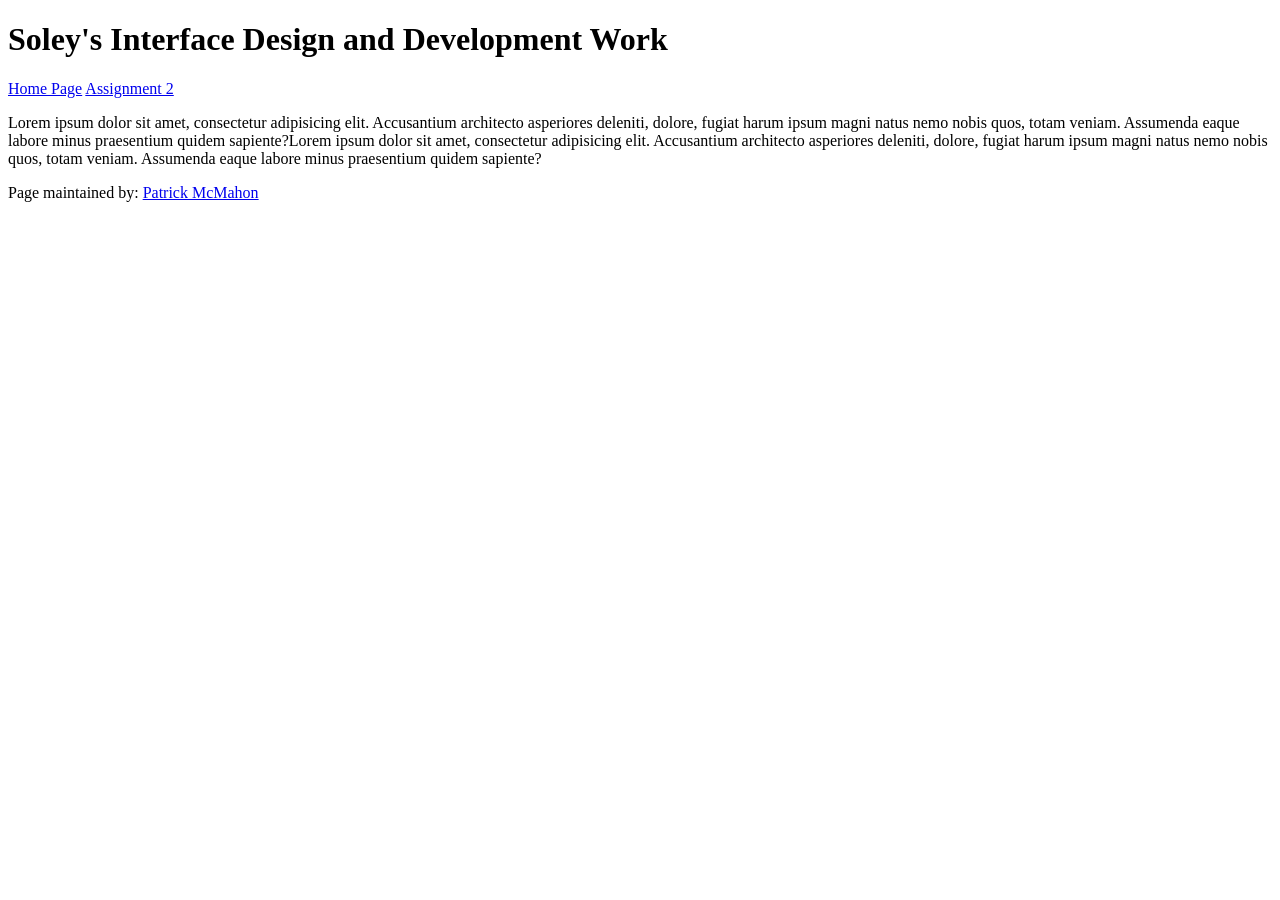
==== assignment1.html @ a3e624ad "Added Assignment 1/2. Linked them to the index page. Changed the title and name." ====
<!doctype html>
<html lang="en">
<head>
    <meta charset="UTF-8">
    <meta name="viewport"
          content="width=device-width, user-scalable=no, initial-scale=1.0, maximum-scale=1.0, minimum-scale=1.0">
    <meta http-equiv="X-UA-Compatible" content="ie=edge">

<!-- !!!!! -->
<!--    change this to refer to your specific page  -->
    <title>Assignment 1</title>

<!-- !!!!! -->
<!--  change this to your preferred icon  -->
    <!-- favicon was sourced from favicon.io but the original graphics are copyright 2020 Twitter, Inc
    and other contributors -->
    <!-- They are licensed under CC-BY 4.0 as linked below -->
    <!-- https://creativecommons.org/licenses/by/4.0/ -->
    <link rel="icon" type="image/png" href="./assets/icons/favicon.png">

    <link rel="stylesheet" href="reset.css">
    <link rel="stylesheet" href="style.css">
</head>
<body>

    <header>
<!-- !!!!! -->
<!--    change this to your preferred online name  -->
        <h1>Soley's Interface Design and Development Work</h1>
    </header>

    <div class="mainNavContainer">

        <nav>
            <a href="./index.html">Home Page</a>
            <a href="./assignment2.html">Assignment 2</a>
        </nav>

        <main>
            <section id="intro-section">
                <p> Lorem ipsum dolor sit amet, consectetur adipisicing elit. Accusantium architecto asperiores deleniti, dolore, fugiat harum ipsum magni natus nemo nobis quos, totam veniam. Assumenda eaque labore minus praesentium quidem sapiente?Lorem ipsum dolor sit amet, consectetur adipisicing elit. Accusantium architecto asperiores deleniti, dolore, fugiat harum ipsum magni natus nemo nobis quos, totam veniam. Assumenda eaque labore minus praesentium quidem sapiente?</p>
            </section>
        </main>

        <!-- this is an empty element which helps with spacing -->
        <aside></aside>

    </div>

    <footer>
        <p>
<!-- !!!!! -->
<!--    change this to your preferred online name and update link to refer to your github page  -->
            Page maintained by:
            <a href="https://github.com/p-mcmahon-rmit/" target="_blank">
            Patrick McMahon
            </a>
        </p>
    </footer>
</body>
</html>
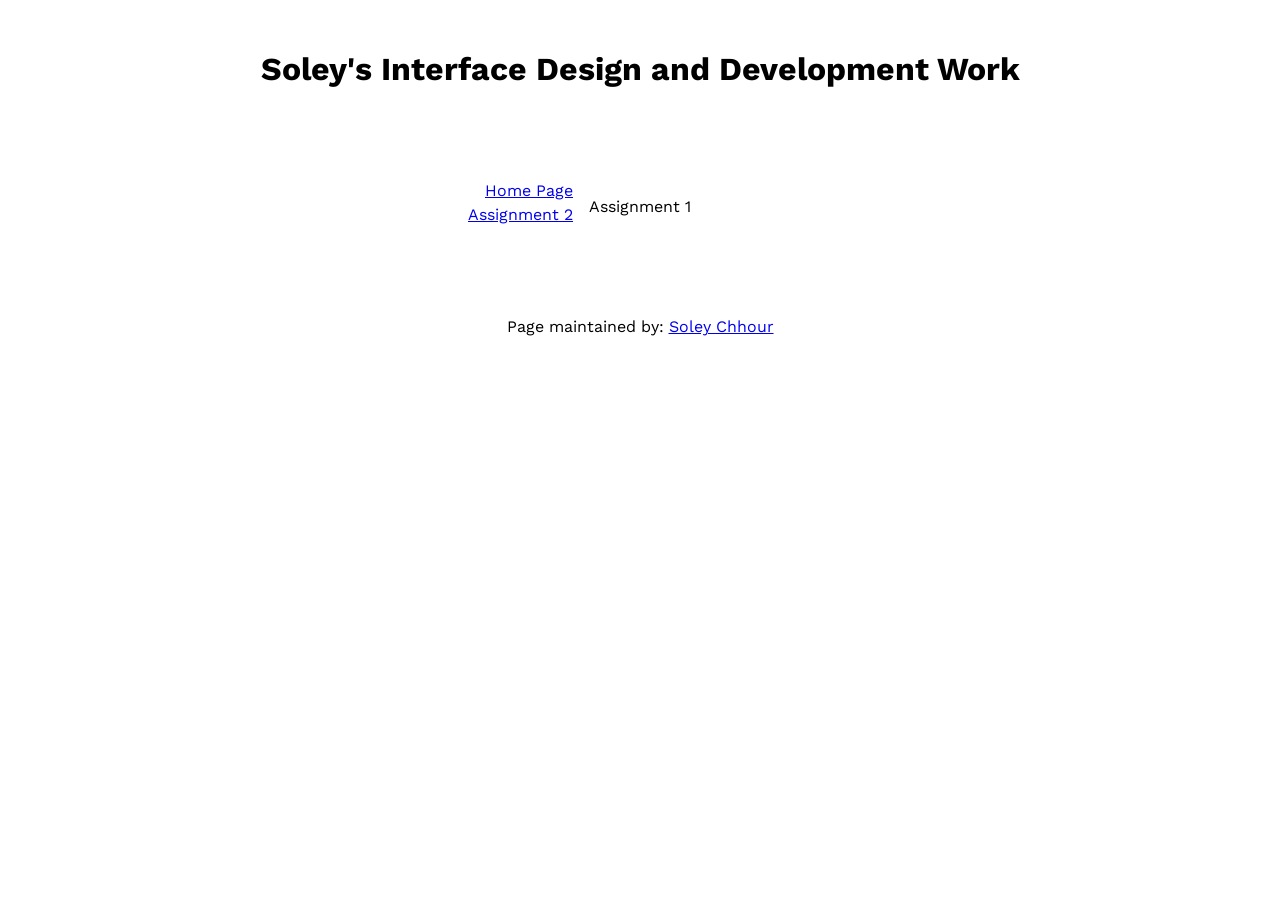
==== commit 803f252d: "Changed page maintained by, changed favicon" ====
--- a/assignment1.html
+++ b/assignment1.html
@@ -38,7 +38,7 @@
 
         <main>
             <section id="intro-section">
-                <p> Lorem ipsum dolor sit amet, consectetur adipisicing elit. Accusantium architecto asperiores deleniti, dolore, fugiat harum ipsum magni natus nemo nobis quos, totam veniam. Assumenda eaque labore minus praesentium quidem sapiente?Lorem ipsum dolor sit amet, consectetur adipisicing elit. Accusantium architecto asperiores deleniti, dolore, fugiat harum ipsum magni natus nemo nobis quos, totam veniam. Assumenda eaque labore minus praesentium quidem sapiente?</p>
+                <p>Assignment 1</p>
             </section>
         </main>
 
@@ -52,8 +52,8 @@
 <!-- !!!!! -->
 <!--    change this to your preferred online name and update link to refer to your github page  -->
             Page maintained by:
-            <a href="https://github.com/p-mcmahon-rmit/" target="_blank">
-            Patrick McMahon
+            <a href="https://github.com/SoleyatRmit" target="_blank">
+            Soley Chhour
             </a>
         </p>
     </footer>
--- a/style.css
+++ b/style.css
@@ -0,0 +1,132 @@
+/*!!!!!*/
+/*add in your own font imports here*/
+/*remember to update them in the rest of the CSS : eg the body selector*/
+@import url('https://fonts.googleapis.com/css2?family=Work+Sans:ital,wght@0,100..900;1,100..900&display=swap');
+
+/*!!!!!*/
+/*change out, and/or add colours to the colour scheme*/
+:root{
+    /* basic 2-bit palette from 1bit Monitor Glow Palette by Polyducks */
+    /* https://lospec.com/palette-list/1bit-monitor-glow */
+    --colour-1: #000000;
+    --colour-2: #FFFFFF;
+}
+
+/* this swaps the colour order to account for user's OS dark mode */
+/*!!!!!*/
+/*remember to update the colours here too to reflect the above changes*/
+@media (prefers-color-scheme: dark) {
+    :root{
+        --colour-1: #FFFFFF;
+        --colour-2: #000000;
+    }
+}
+
+
+body {
+    background-color: var(--colour-2);
+    color: var(--colour-1);
+    font-family: 'Work Sans', sans-serif;
+    line-height: 1.5;
+    padding: 1rem;
+    display: flex;
+    flex-direction: column;
+    gap: 1rem;
+}
+
+header {
+    display: flex;
+    justify-content: center;
+    margin-block-end: 3rem;
+}
+
+.mainNavContainer {
+    flex: 1;
+    display: flex;
+    justify-content: center;
+    gap: 1rem;
+}
+
+nav {
+    display: flex;
+    flex-direction: column;
+    min-width: fit-content;
+    flex: 1;
+    align-items: flex-end;
+}
+
+main {
+    display: flex;
+    flex-direction: column;
+    align-items: center;
+}
+
+aside {
+    visibility: hidden;
+    flex: 1;
+}
+
+footer {
+    display: flex;
+    justify-content: center;
+    margin-block-start: 3rem;
+}
+
+/*technique from Kevin Powell*/
+/*https://youtu.be/CU8Plk-53RU?si=zMpP0Pfbg1SaXeDB&t=255*/
+/*longer post about how this works and the * + * selector*/
+/*https://alistapart.com/article/axiomatic-css-and-lobotomized-owls/*/
+.prose > * + * {
+    margin-block-start: var(--prose-flow, 1em);
+}
+
+/* breakpoints from Material Design Spec https://m3.material.io/foundations/layout/breakpoints/overview */
+/* while sometimes mobile first is recommended, as we will be focused on desktop, we will start there */
+
+/* assumed base sizing is large (1200–1599px) : desktop  */
+
+/* extra-large breakpoint : desktop, ultrawide monitors */
+@media (width > 1600px) {
+
+}
+
+/* expanded breakpoint : phone or tablet in landscape, desktop */
+@media (width < 1200px) {
+    header {
+        margin-block-end: 2rem;
+    }
+    footer {
+        margin-block-start: 2rem;
+    }
+}
+/* medium breakpoint : tablet in portrait */
+@media (width < 840px) {
+    header {
+        margin-block-end: 1rem;
+    }
+    .mainNavContainer {
+        flex-direction: column;
+        justify-content: flex-start;
+        align-items: center;
+    }
+    nav {
+        flex: 0;
+        width: 100%;
+        max-width: 80rch;
+        justify-content: space-between;
+        flex-direction: row;
+    }
+    main {
+        flex: 1;
+    }
+    aside {
+        flex: 0;
+    }
+    footer {
+        margin-block-start: 1rem;
+    }
+}
+/* compact breakpoint : phone in portrait */
+@media (width < 600px) {
+
+}
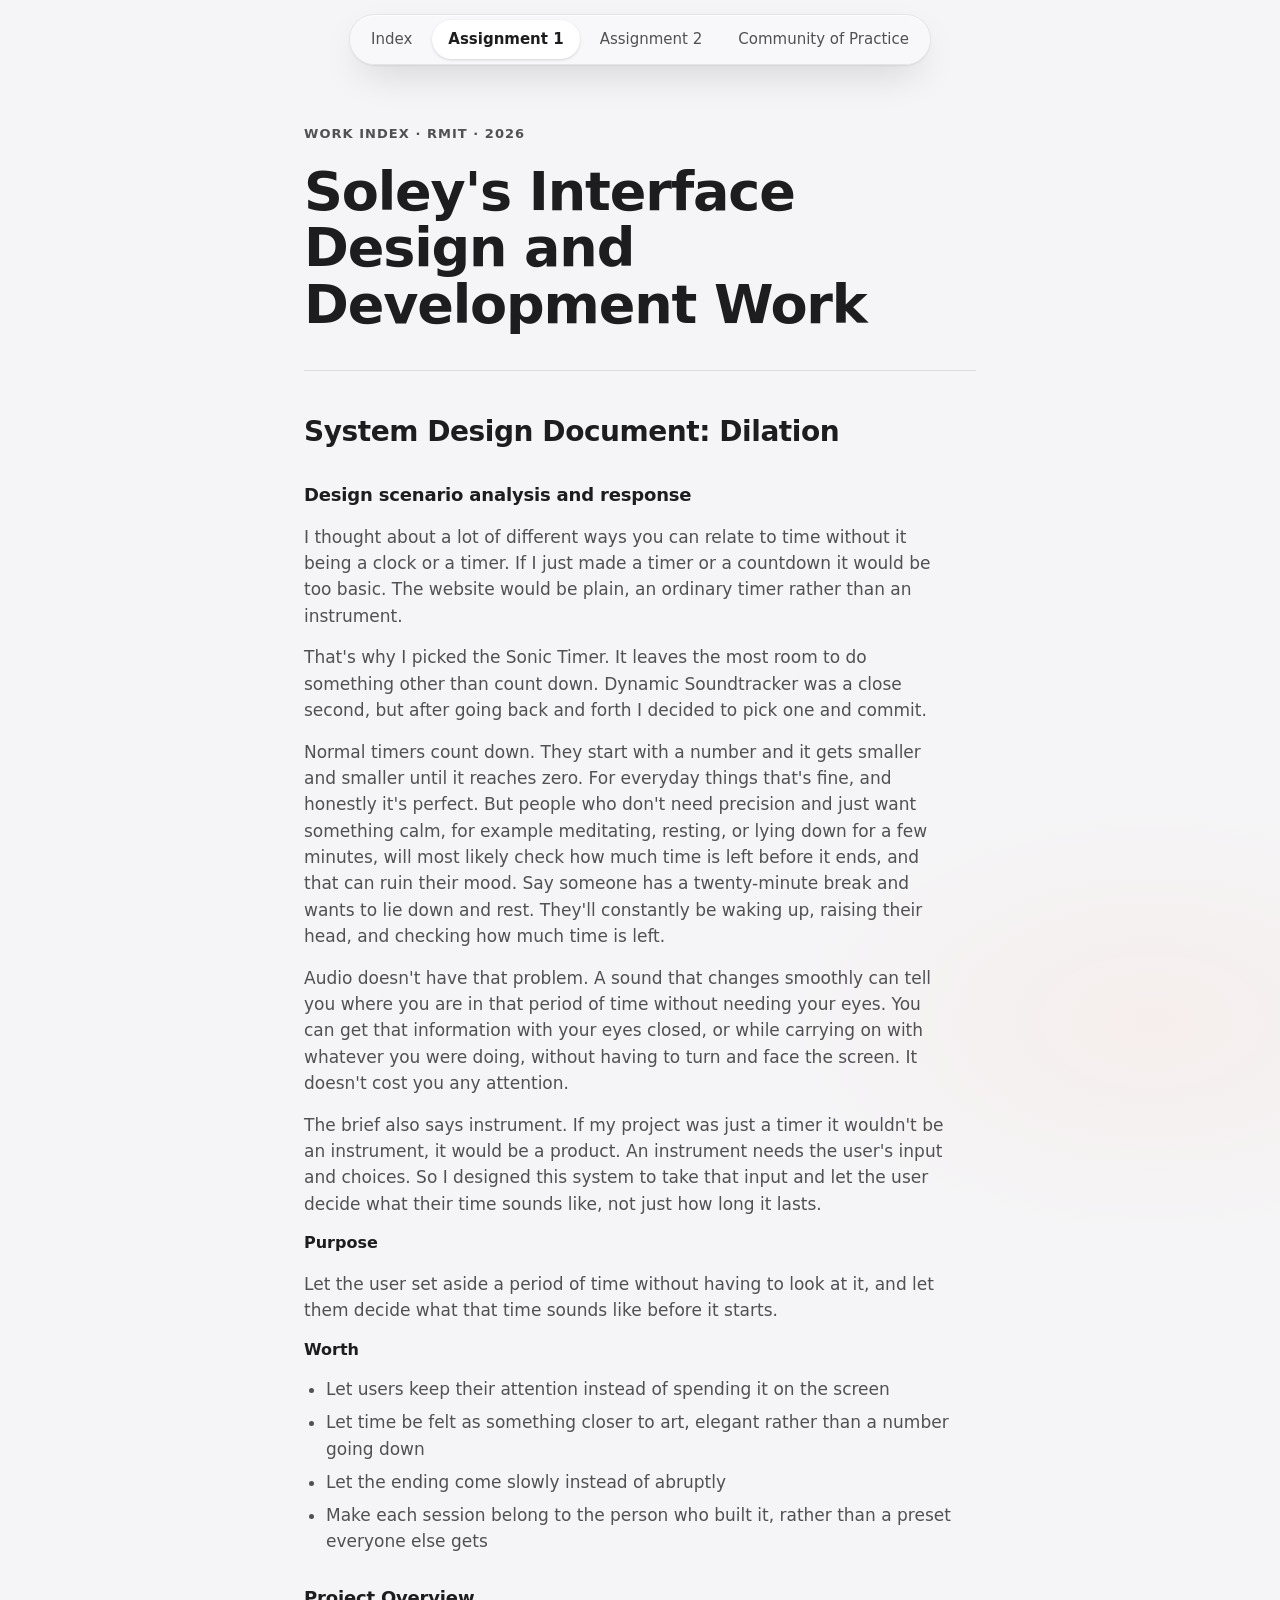
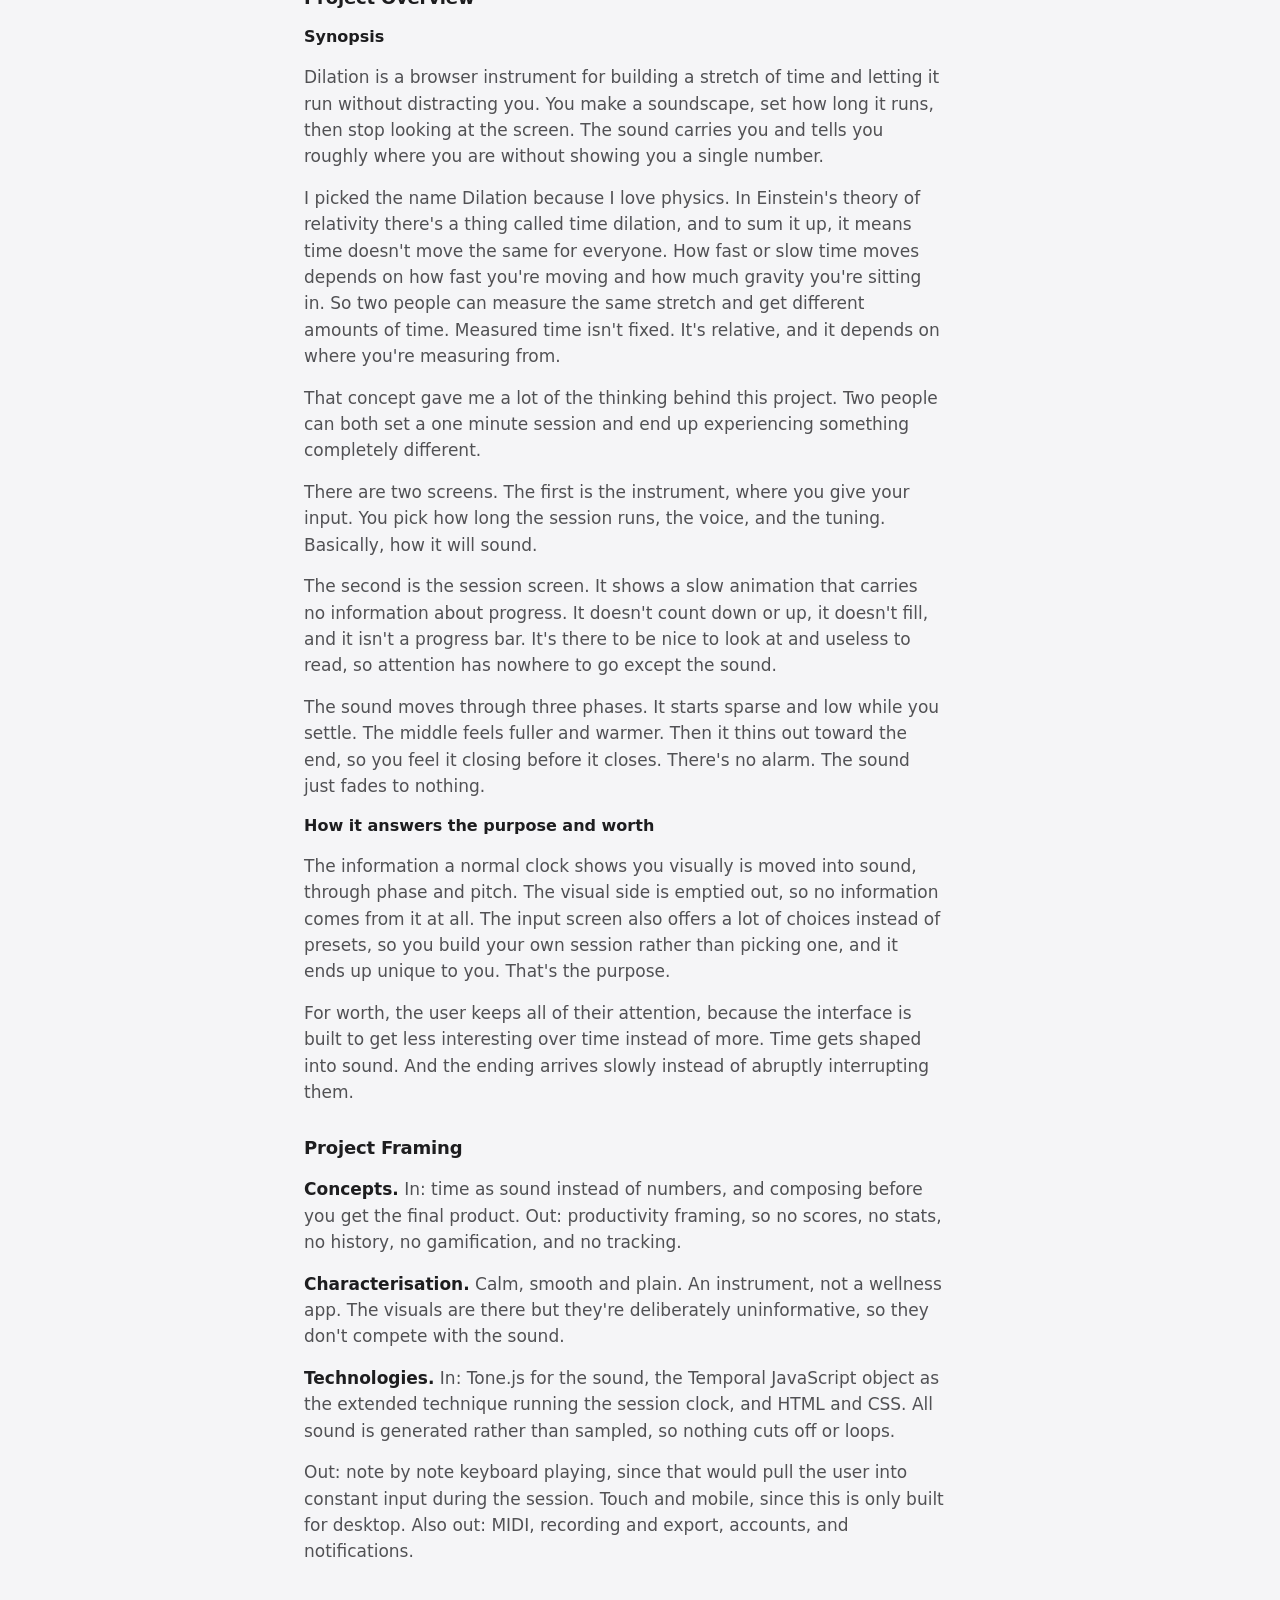
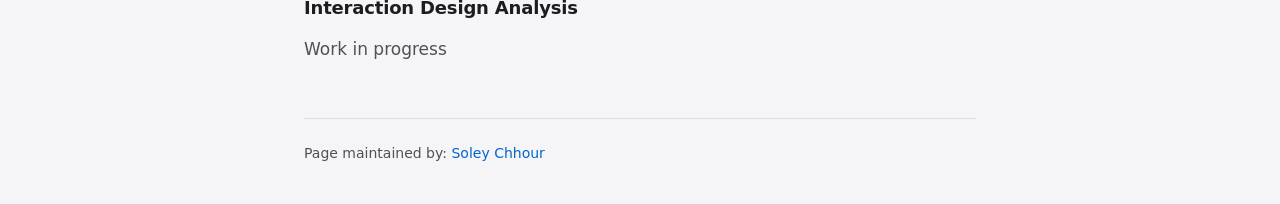
==== commit b249ddd5: "Assignment 1 80% done" ====
--- a/assignment1.html
+++ b/assignment1.html
@@ -2,60 +2,109 @@
 <html lang="en">
 <head>
     <meta charset="UTF-8">
-    <meta name="viewport"
-          content="width=device-width, user-scalable=no, initial-scale=1.0, maximum-scale=1.0, minimum-scale=1.0">
-    <meta http-equiv="X-UA-Compatible" content="ie=edge">
+    <meta name="viewport" content="width=device-width, initial-scale=1.0, viewport-fit=cover">
 
-<!-- !!!!! -->
-<!--    change this to refer to your specific page  -->
-    <title>Assignment 1</title>
+    <title>Assignment 1 &middot; Soley's Work Index</title>
 
-<!-- !!!!! -->
-<!--  change this to your preferred icon  -->
-    <!-- favicon was sourced from favicon.io but the original graphics are copyright 2020 Twitter, Inc
-    and other contributors -->
-    <!-- They are licensed under CC-BY 4.0 as linked below -->
-    <!-- https://creativecommons.org/licenses/by/4.0/ -->
     <link rel="icon" type="image/png" href="./assets/icons/favicon.png">
 
     <link rel="stylesheet" href="reset.css">
     <link rel="stylesheet" href="style.css">
+
+    <script>
+        if (sessionStorage.getItem("seen")) document.documentElement.classList.add("revisit");
+        sessionStorage.setItem("seen", "1");
+    </script>
 </head>
 <body>
 
     <header>
-<!-- !!!!! -->
-<!--    change this to your preferred online name  -->
+        <p class="kicker">Work Index &middot; RMIT &middot; 2026</p>
         <h1>Soley's Interface Design and Development Work</h1>
     </header>
 
-    <div class="mainNavContainer">
+    <!-- Dock -->
+    <nav aria-label="Site">
+        <a href="./index.html">Index</a>
+        <a href="./assignment1.html" aria-current="page">Assignment 1</a>
+        <a href="./assignment2.html">Assignment 2</a>
+        <a href="./communityofpractice.html">Community of Practice</a>
+    </nav>
 
-        <nav>
-            <a href="./index.html">Home Page</a>
-            <a href="./assignment2.html">Assignment 2</a>
-        </nav>
+    <main>
+        <section id="assignment-1">
+            <h2>System Design Document: Dilation</h2>
 
-        <main>
-            <section id="intro-section">
-                <p>Assignment 1</p>
-            </section>
-        </main>
+            <h3>Design scenario analysis and response</h3>
 
-        <!-- this is an empty element which helps with spacing -->
-        <aside></aside>
+            <p>I thought about a lot of different ways you can relate to time without it being a clock or a timer. If I just made a timer or a countdown it would be too basic. The website would be plain, an ordinary timer rather than an instrument.</p>
 
-    </div>
+            <p>That's why I picked the Sonic Timer. It leaves the most room to do something other than count down. Dynamic Soundtracker was a close second, but after going back and forth I decided to pick one and commit.</p>
+
+            <p>Normal timers count down. They start with a number and it gets smaller and smaller until it reaches zero. For everyday things that's fine, and honestly it's perfect. But people who don't need precision and just want something calm, for example meditating, resting, or lying down for a few minutes, will most likely check how much time is left before it ends, and that can ruin their mood. Say someone has a twenty-minute break and wants to lie down and rest. They'll constantly be waking up, raising their head, and checking how much time is left.</p>
+
+            <p>Audio doesn't have that problem. A sound that changes smoothly can tell you where you are in that period of time without needing your eyes. You can get that information with your eyes closed, or while carrying on with whatever you were doing, without having to turn and face the screen. It doesn't cost you any attention.</p>
+
+            <p>The brief also says instrument. If my project was just a timer it wouldn't be an instrument, it would be a product. An instrument needs the user's input and choices. So I designed this system to take that input and let the user decide what their time sounds like, not just how long it lasts.</p>
+
+            <h4>Purpose</h4>
+
+            <p>Let the user set aside a period of time without having to look at it, and let them decide what that time sounds like before it starts.</p>
+
+            <h4>Worth</h4>
+
+            <ul>
+                <li>Let users keep their attention instead of spending it on the screen</li>
+                <li>Let time be felt as something closer to art, elegant rather than a number going down</li>
+                <li>Let the ending come slowly instead of abruptly</li>
+                <li>Make each session belong to the person who built it, rather than a preset everyone else gets</li>
+            </ul>
+
+            <h3>Project Overview</h3>
+
+            <h4>Synopsis</h4>
+
+            <p>Dilation is a browser instrument for building a stretch of time and letting it run without distracting you. You make a soundscape, set how long it runs, then stop looking at the screen. The sound carries you and tells you roughly where you are without showing you a single number.</p>
+
+            <p>I picked the name Dilation because I love physics. In Einstein's theory of relativity there's a thing called time dilation, and to sum it up, it means time doesn't move the same for everyone. How fast or slow time moves depends on how fast you're moving and how much gravity you're sitting in. So two people can measure the same stretch and get different amounts of time. Measured time isn't fixed. It's relative, and it depends on where you're measuring from.</p>
+
+            <p>That concept gave me a lot of the thinking behind this project. Two people can both set a one minute session and end up experiencing something completely different.</p>
+
+            <p>There are two screens. The first is the instrument, where you give your input. You pick how long the session runs, the voice, and the tuning. Basically, how it will sound.</p>
+
+            <p>The second is the session screen. It shows a slow animation that carries no information about progress. It doesn't count down or up, it doesn't fill, and it isn't a progress bar. It's there to be nice to look at and useless to read, so attention has nowhere to go except the sound.</p>
+
+            <p>The sound moves through three phases. It starts sparse and low while you settle. The middle feels fuller and warmer. Then it thins out toward the end, so you feel it closing before it closes. There's no alarm. The sound just fades to nothing.</p>
+
+            <h4>How it answers the purpose and worth</h4>
+
+            <p>The information a normal clock shows you visually is moved into sound, through phase and pitch. The visual side is emptied out, so no information comes from it at all. The input screen also offers a lot of choices instead of presets, so you build your own session rather than picking one, and it ends up unique to you. That's the purpose.</p>
+
+            <p>For worth, the user keeps all of their attention, because the interface is built to get less interesting over time instead of more. Time gets shaped into sound. And the ending arrives slowly instead of abruptly interrupting them.</p>
+
+            <h3>Project Framing</h3>
+
+            <p><strong>Concepts.</strong> In: time as sound instead of numbers, and composing before you get the final product. Out: productivity framing, so no scores, no stats, no history, no gamification, and no tracking.</p>
+
+            <p><strong>Characterisation.</strong> Calm, smooth and plain. An instrument, not a wellness app. The visuals are there but they're deliberately uninformative, so they don't compete with the sound.</p>
+
+            <p><strong>Technologies.</strong> In: Tone.js for the sound, the Temporal JavaScript object as the extended technique running the session clock, and HTML and CSS. All sound is generated rather than sampled, so nothing cuts off or loops.</p>
+
+            <p>Out: note by note keyboard playing, since that would pull the user into constant input during the session. Touch and mobile, since this is only built for desktop. Also out: MIDI, recording and export, accounts, and notifications.</p>
+
+            <h3>Interaction Design Analysis</h3>
+
+            <p>Work in progress</p>
+
+        </section>
+    </main>
 
     <footer>
         <p>
-<!-- !!!!! -->
-<!--    change this to your preferred online name and update link to refer to your github page  -->
             Page maintained by:
-            <a href="https://github.com/SoleyatRmit" target="_blank">
-            Soley Chhour
-            </a>
+            <a href="https://github.com/SoleyatRmit" target="_blank" rel="noopener">Soley Chhour</a>
         </p>
     </footer>
+
 </body>
 </html>
--- a/style.css
+++ b/style.css
@@ -1,132 +1,322 @@
-/*!!!!!*/
-/*add in your own font imports here*/
-/*remember to update them in the rest of the CSS : eg the body selector*/
-@import url('https://fonts.googleapis.com/css2?family=Work+Sans:ital,wght@0,100..900;1,100..900&display=swap');
-
-/*!!!!!*/
-/*change out, and/or add colours to the colour scheme*/
-:root{
-    /* basic 2-bit palette from 1bit Monitor Glow Palette by Polyducks */
-    /* https://lospec.com/palette-list/1bit-monitor-glow */
-    --colour-1: #000000;
-    --colour-2: #FFFFFF;
-}
-
-/* this swaps the colour order to account for user's OS dark mode */
-/*!!!!!*/
-/*remember to update the colours here too to reflect the above changes*/
+:root {
+    color-scheme: light dark;
+
+    --bg: #f5f5f7;
+    --text: #1d1d1f;
+    --text-soft: #515154;              /* secondary text */
+    --accent: #0066cc;
+    --hairline: rgba(0, 0, 0, 0.1);
+
+    /* faint washes */
+    --wash-1: rgba(90, 125, 255, 0.1);
+    --wash-2: rgba(255, 145, 100, 0.07);
+
+    /* dock */
+    --glass-solid: #ececee;
+    --glass-tint: rgba(250, 250, 252, 0.6);
+    --glass-edge: rgba(0, 0, 0, 0.08);
+    --glass-inner: rgba(255, 255, 255, 0.6);
+    --dock-shadow:
+        0 1px 2px rgba(0, 0, 0, 0.08),
+        0 16px 40px -12px rgba(0, 0, 0, 0.18),
+        0 48px 120px -24px rgba(0, 0, 0, 0.16);
+    --pill-bg: #ffffff;
+    --pill-text: #1d1d1f;
+    --pill-shadow: 0 1px 3px rgba(0, 0, 0, 0.15);
+}
+
 @media (prefers-color-scheme: dark) {
-    :root{
-        --colour-1: #FFFFFF;
-        --colour-2: #000000;
-    }
-}
-
+    :root {
+        --bg: #161617;
+        --text: #f5f5f7;
+        --text-soft: #a7a7ac;
+        --accent: #2997ff;
+        --hairline: rgba(255, 255, 255, 0.14);
+        --wash-1: rgba(90, 125, 255, 0.13);
+        --wash-2: rgba(255, 120, 80, 0.07);
+        --glass-solid: #2a2a2d;
+        --glass-tint: rgba(28, 28, 31, 0.6);
+        --glass-edge: rgba(255, 255, 255, 0.12);
+        --glass-inner: rgba(255, 255, 255, 0.09);
+        --dock-shadow:
+            0 1px 2px rgba(0, 0, 0, 0.4),
+            0 16px 40px -12px rgba(0, 0, 0, 0.55),
+            0 48px 120px -24px rgba(0, 0, 0, 0.5);
+        --pill-bg: #636366;
+        --pill-text: #ffffff;
+        --pill-shadow: 0 1px 3px rgba(0, 0, 0, 0.35);
+    }
+}
+
+/* page */
+
+html { scroll-padding-block-start: 6.5rem; }   /* anchors land below the dock */
 
 body {
-    background-color: var(--colour-2);
-    color: var(--colour-1);
-    font-family: 'Work Sans', sans-serif;
+    font-family: system-ui, -apple-system, "Segoe UI", Roboto, "Helvetica Neue", sans-serif;
+    color: var(--text);
+    background-color: var(--bg);
+    background-image:
+        radial-gradient(50rem 30rem at 15% -10%, var(--wash-1), transparent 60%),
+        radial-gradient(40rem 24rem at 90% 30%, var(--wash-2), transparent 60%),
+        radial-gradient(46rem 28rem at 45% 108%, var(--wash-1), transparent 60%);
     line-height: 1.5;
-    padding: 1rem;
     display: flex;
     flex-direction: column;
-    gap: 1rem;
-}
+    padding-block-start: calc(3.25rem + env(safe-area-inset-top));   /* dock room */
+    padding-block-end: 2.5rem;
+}
+
+header, main, footer {
+    width: min(100% - 2.5rem, 42rem);
+    margin-inline: auto;
+}
+
+/* header */
 
 header {
+    view-transition-name: masthead;
+    padding-block: clamp(2.5rem, 8vh, 4.5rem) 2.25rem;
+    border-block-end: 1px solid var(--hairline);
+}
+
+.kicker {
+    font-size: 0.8125rem;
+    font-weight: 600;
+    letter-spacing: 0.08em;
+    text-transform: uppercase;
+    color: var(--text-soft);
+    margin-block-end: 1.25rem;
+}
+
+h1 {
+    font-size: clamp(2.125rem, 1.1rem + 4.5vw, 3.375rem);
+    font-weight: 700;
+    line-height: 1.05;
+    letter-spacing: -0.021em;
+}
+
+main {
+    view-transition-name: content;
+    flex: 1;
+    padding-block: 2.5rem 3.5rem;
+}
+
+h2 {
+    font-size: clamp(1.375rem, 1.05rem + 1.4vw, 1.75rem);
+    font-weight: 600;
+    letter-spacing: -0.016em;
+}
+
+/* content */
+
+section > * + * { margin-block-start: 0.9em; }
+
+main section + section {
+    margin-block-start: 3rem;
+    border-block-start: 1px solid var(--hairline);
+    padding-block-start: 2.5rem;
+}
+
+h3 {
+    font-size: 1.125rem;
+    font-weight: 600;
+    letter-spacing: -0.01em;
+    margin-block-start: 1.6em;
+}
+
+main :is(p, li) {
+    font-size: 1.0625rem;
+    line-height: 1.55;
+    color: var(--text-soft);
+}
+
+main :is(ul, ol) { padding-inline-start: 1.375rem; }
+main li + li { margin-block-start: 0.4em; }
+main li::marker { color: var(--text-soft); }
+
+strong { color: var(--text); font-weight: 600; }
+
+blockquote {
+    border-inline-start: 2px solid var(--accent);
+    padding-inline-start: 1.25rem;
+}
+
+main img {
+    border-radius: 1.125rem;
+    border: 1px solid var(--hairline);
+}
+
+figcaption {
+    font-size: 0.875rem;
+    color: var(--text-soft);
+    margin-block-start: 0.75rem;
+}
+
+code, pre {
+    font-family: ui-monospace, "SF Mono", Menlo, monospace;
+    font-size: 0.9375em;
+}
+
+pre {
+    background-color: var(--hairline);
+    border-radius: 0.75rem;
+    padding: 1rem 1.25rem;
+    overflow-x: auto;
+}
+
+/* weekly log */
+
+.weeks div {
+    display: grid;
+    grid-template-columns: 5.5rem 1fr;
+    column-gap: 1.5rem;
+    padding-block: 0.875rem;
+    border-block-start: 1px solid var(--hairline);
+}
+
+.weeks dt {
+    font-size: 0.8125rem;
+    font-weight: 600;
+    letter-spacing: 0.08em;
+    text-transform: uppercase;
+    color: var(--text-soft);
+    line-height: 2;
+}
+
+.weeks dd {
+    font-size: 1.0625rem;
+    line-height: 1.55;
+    color: var(--text-soft);
+}
+
+/* links */
+
+a { color: var(--accent); text-decoration: none; }
+
+main a:hover,
+footer a:hover { text-decoration: underline; }
+
+:focus-visible {
+    outline: 2px solid var(--accent);   /* High Contrast mode */
+    outline-offset: 2px;
+}
+
+/* footer */
+
+footer {
+    view-transition-name: site-footer;
+    border-block-start: 1px solid var(--hairline);
+    padding-block-start: 1.5rem;
+    font-size: 0.875rem;
+    color: var(--text-soft);
+}
+
+/* dock */
+
+nav {
+    view-transition-name: dock;
+    position: fixed;
+    z-index: 10;
+    inset-inline: 0;
+    top: calc(0.875rem + env(safe-area-inset-top));
+    margin-inline: auto;
+    width: max-content;
+    max-width: min(100% - 1.5rem, 42rem);
     display: flex;
+    gap: 0.25rem;
+    padding: 0.3125rem;
+    border-radius: 999px;
+    background-color: var(--glass-solid);
+    border: 1px solid var(--glass-edge);
+    box-shadow: inset 0 1px 0 var(--glass-inner), var(--dock-shadow);
+}
+
+@supports (backdrop-filter: blur(4px)) or (-webkit-backdrop-filter: blur(4px)) {
+    nav {
+        background-color: var(--glass-tint);
+        -webkit-backdrop-filter: blur(18px) saturate(1.8);
+        backdrop-filter: blur(18px) saturate(1.8);
+    }
+}
+
+nav a {
+    display: flex;
+    align-items: center;
     justify-content: center;
-    margin-block-end: 3rem;
-}
-
-.mainNavContainer {
-    flex: 1;
-    display: flex;
-    justify-content: center;
-    gap: 1rem;
-}
-
-nav {
-    display: flex;
-    flex-direction: column;
-    min-width: fit-content;
-    flex: 1;
-    align-items: flex-end;
-}
-
-main {
-    display: flex;
-    flex-direction: column;
-    align-items: center;
-}
-
-aside {
-    visibility: hidden;
-    flex: 1;
-}
-
-footer {
-    display: flex;
-    justify-content: center;
-    margin-block-start: 3rem;
-}
-
-/*technique from Kevin Powell*/
-/*https://youtu.be/CU8Plk-53RU?si=zMpP0Pfbg1SaXeDB&t=255*/
-/*longer post about how this works and the * + * selector*/
-/*https://alistapart.com/article/axiomatic-css-and-lobotomized-owls/*/
-.prose > * + * {
-    margin-block-start: var(--prose-flow, 1em);
-}
-
-/* breakpoints from Material Design Spec https://m3.material.io/foundations/layout/breakpoints/overview */
-/* while sometimes mobile first is recommended, as we will be focused on desktop, we will start there */
-
-/* assumed base sizing is large (1200–1599px) : desktop  */
-
-/* extra-large breakpoint : desktop, ultrawide monitors */
-@media (width > 1600px) {
-
-}
-
-/* expanded breakpoint : phone or tablet in landscape, desktop */
-@media (width < 1200px) {
-    header {
-        margin-block-end: 2rem;
-    }
-    footer {
-        margin-block-start: 2rem;
-    }
-}
-/* medium breakpoint : tablet in portrait */
-@media (width < 840px) {
-    header {
-        margin-block-end: 1rem;
-    }
-    .mainNavContainer {
-        flex-direction: column;
-        justify-content: flex-start;
-        align-items: center;
-    }
+    padding: 0.5rem 1rem;
+    border-radius: 999px;
+    font-size: 0.9375rem;
+    font-weight: 500;
+    white-space: nowrap;
+    color: var(--text-soft);
+    -webkit-tap-highlight-color: transparent;
+}
+
+/* hover */
+@media (hover: hover) {
+    nav a:not([aria-current]):hover {
+        color: var(--text);
+        background-color: var(--hairline);
+    }
+}
+
+nav a:not([aria-current]):active {
+    color: var(--text);
+    background-color: var(--hairline);
+}
+
+nav a[aria-current="page"] {
+    view-transition-name: pill;
+    background-color: var(--pill-bg);
+    color: var(--pill-text);
+    font-weight: 600;
+    box-shadow: var(--pill-shadow);
+}
+
+/* phone dock mode */
+@media (max-width: 679px) {
+    body { padding-block-start: calc(7.5rem + env(safe-area-inset-top)); }
     nav {
-        flex: 0;
-        width: 100%;
-        max-width: 80rch;
-        justify-content: space-between;
-        flex-direction: row;
-    }
-    main {
-        flex: 1;
-    }
-    aside {
-        flex: 0;
-    }
-    footer {
-        margin-block-start: 1rem;
-    }
-}
-/* compact breakpoint : phone in portrait */
-@media (width < 600px) {
-
-}+        display: grid;
+        grid-template-columns: 1fr 1fr;
+        width: min(100% - 1.5rem, 26rem);
+        border-radius: 1.75rem;
+    }
+    nav a {
+        min-height: 2.75rem;
+        font-size: 0.8125rem;
+        padding-inline: 0.25rem;
+        white-space: normal;
+        line-height: 1.2;
+        text-align: center;
+    }
+}
+
+/* animations */
+
+@media (prefers-reduced-motion: no-preference) {
+    @keyframes settle {
+        from { opacity: 0; translate: 0 10px; }
+    }
+
+    html:not(.revisit) :is(header, main, footer, nav) {
+        animation: settle 550ms cubic-bezier(0.25, 0.1, 0.25, 1) backwards;
+    }
+    html:not(.revisit) main   { animation-delay: 70ms; }
+    html:not(.revisit) footer { animation-delay: 140ms; }
+    html:not(.revisit) nav    { animation-delay: 200ms; }
+
+    nav a { transition: background-color 250ms ease, color 250ms ease, transform 250ms ease; }
+    nav a:active { transition-duration: 0s; transform: scale(0.96); }
+
+    /* make switching pages smooth */
+    @view-transition { navigation: auto; }
+
+    @keyframes content-in {
+        from { opacity: 0; translate: 0 8px; }
+    }
+    ::view-transition-new(content) {
+        animation: content-in 300ms cubic-bezier(0.25, 0.1, 0.25, 1) both;
+    }
+}
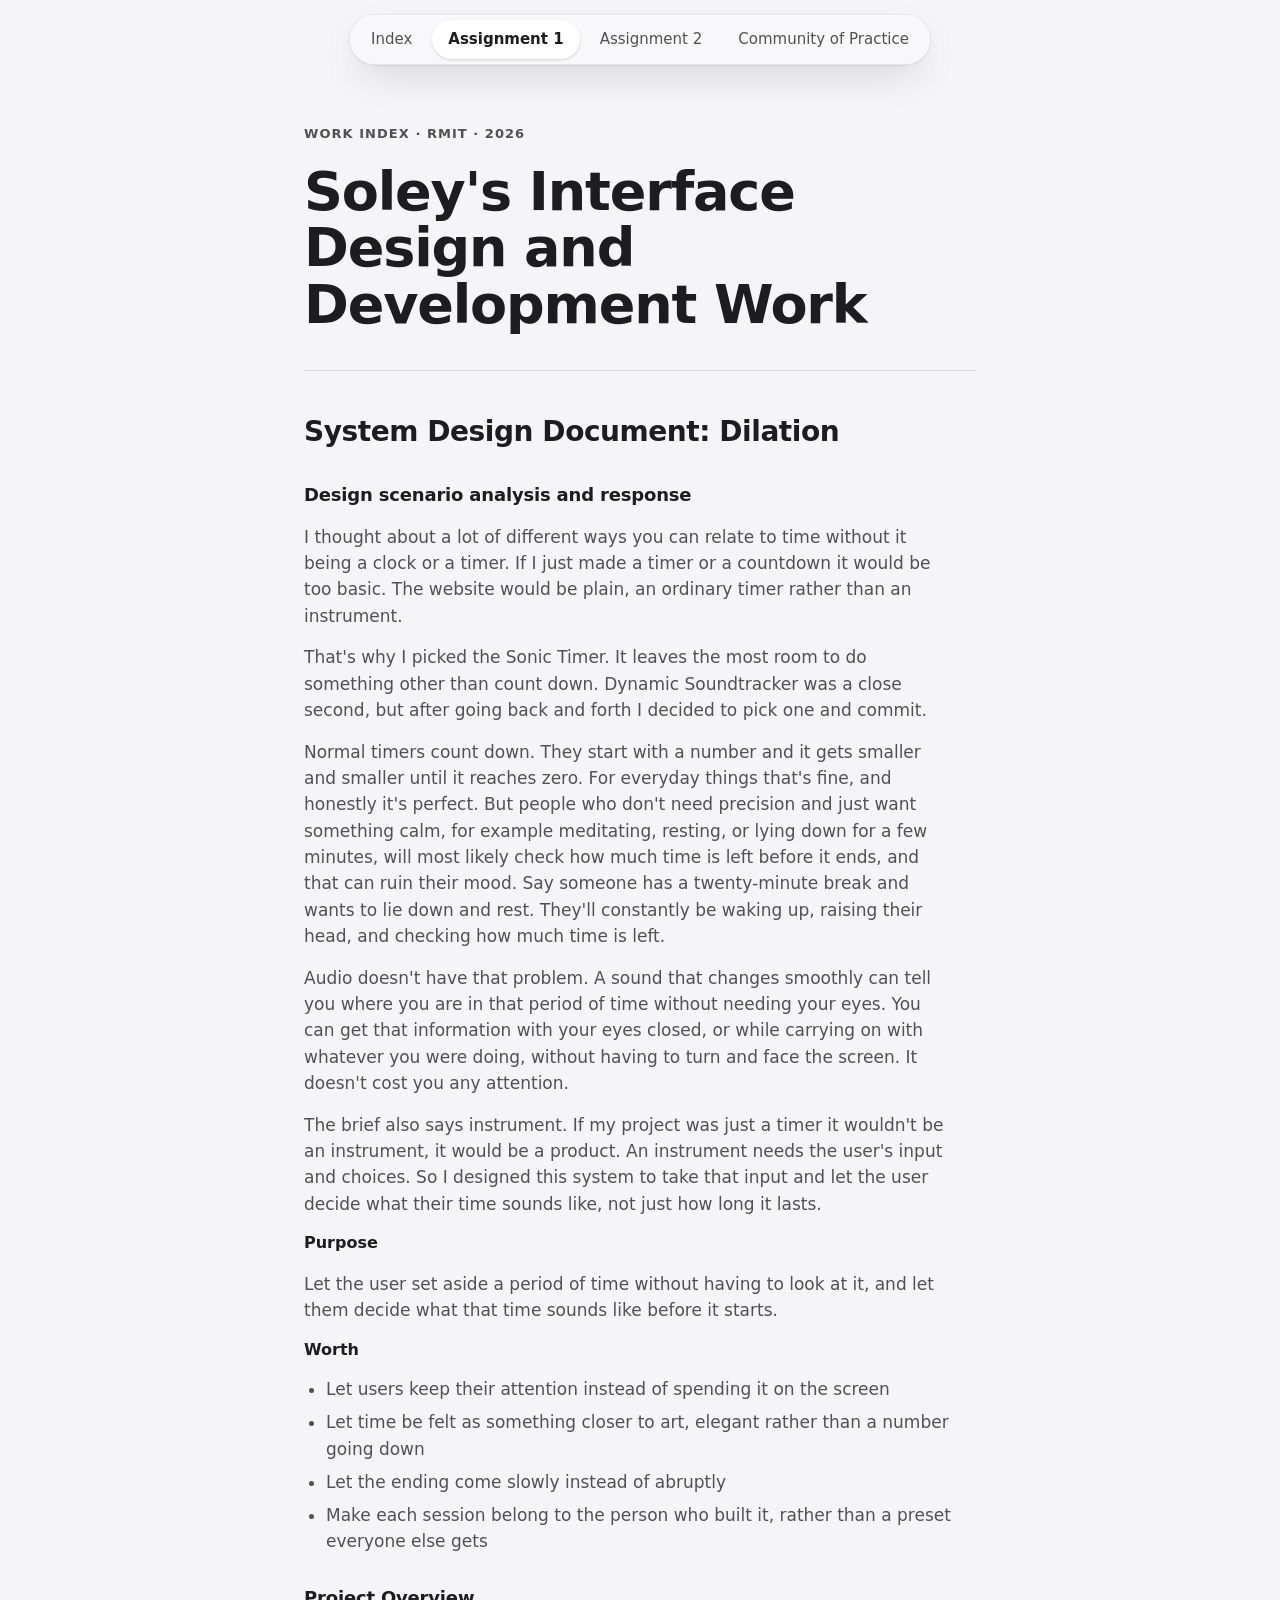
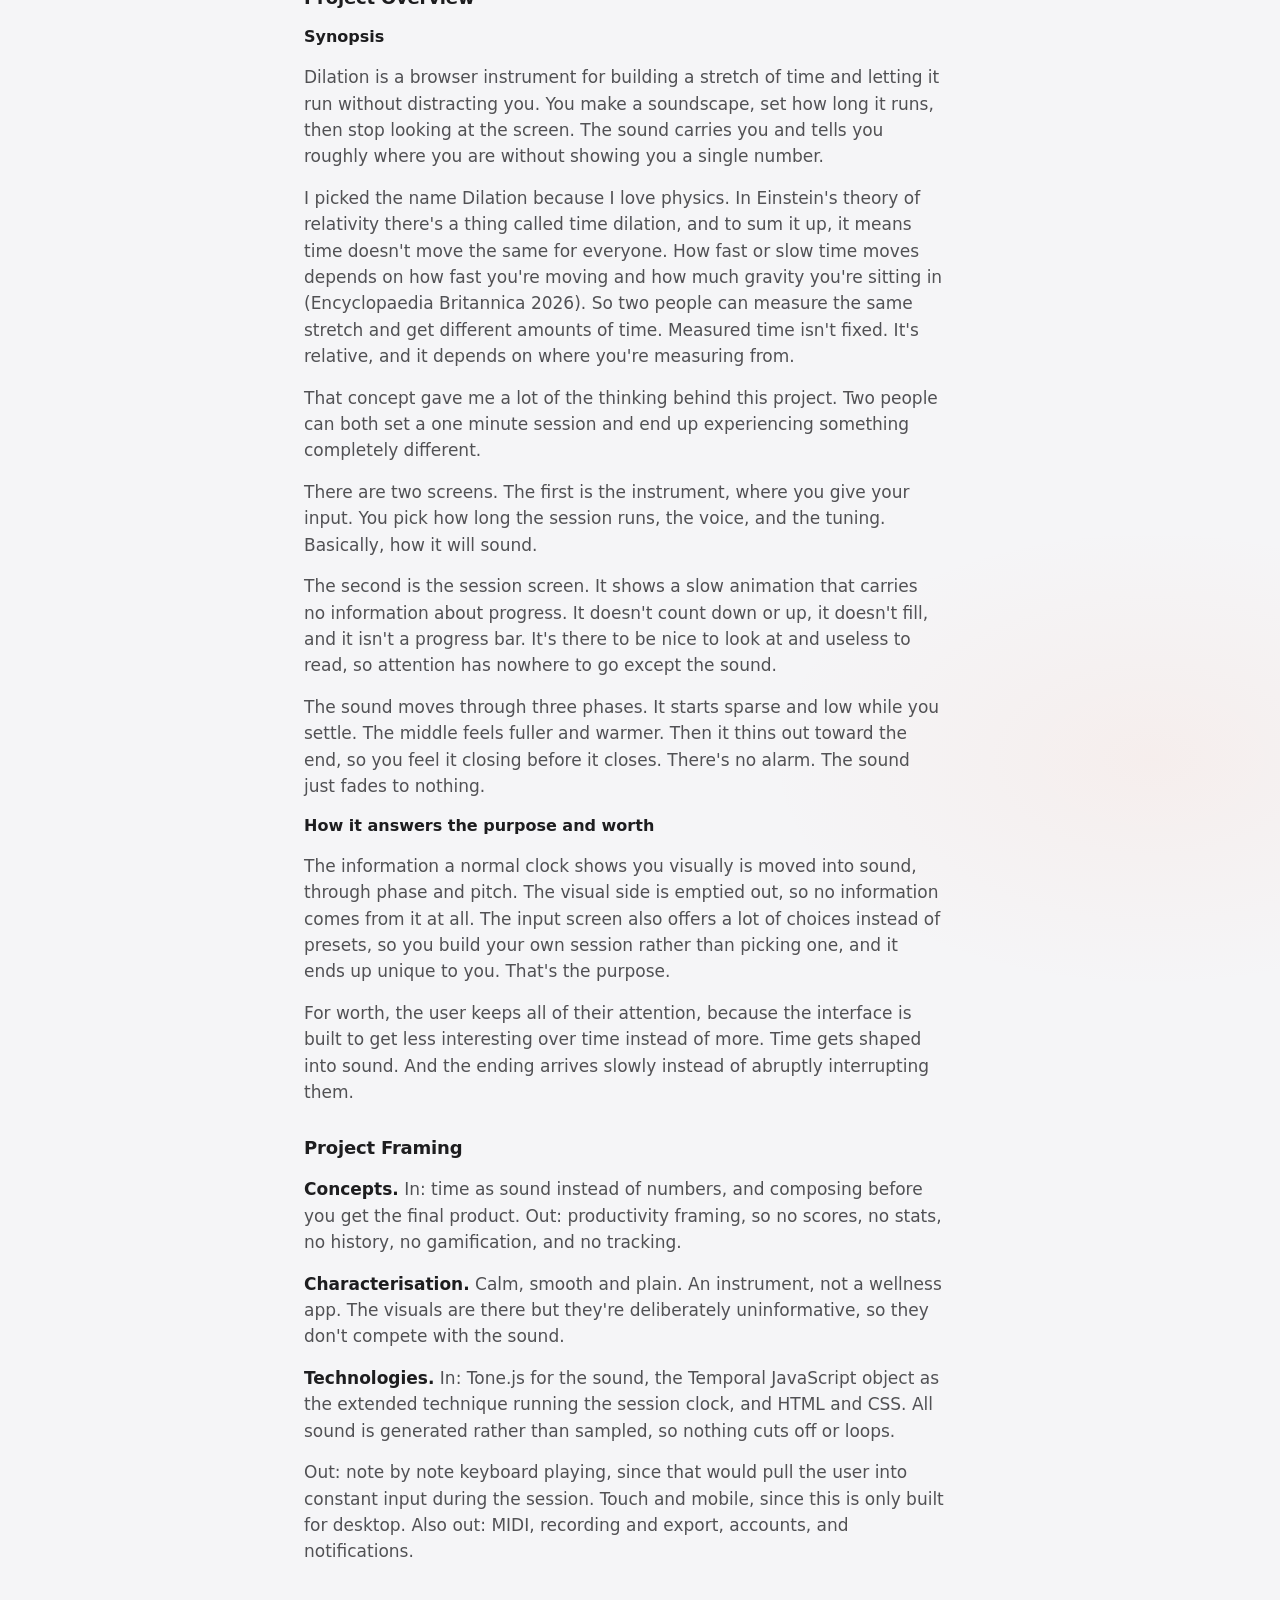
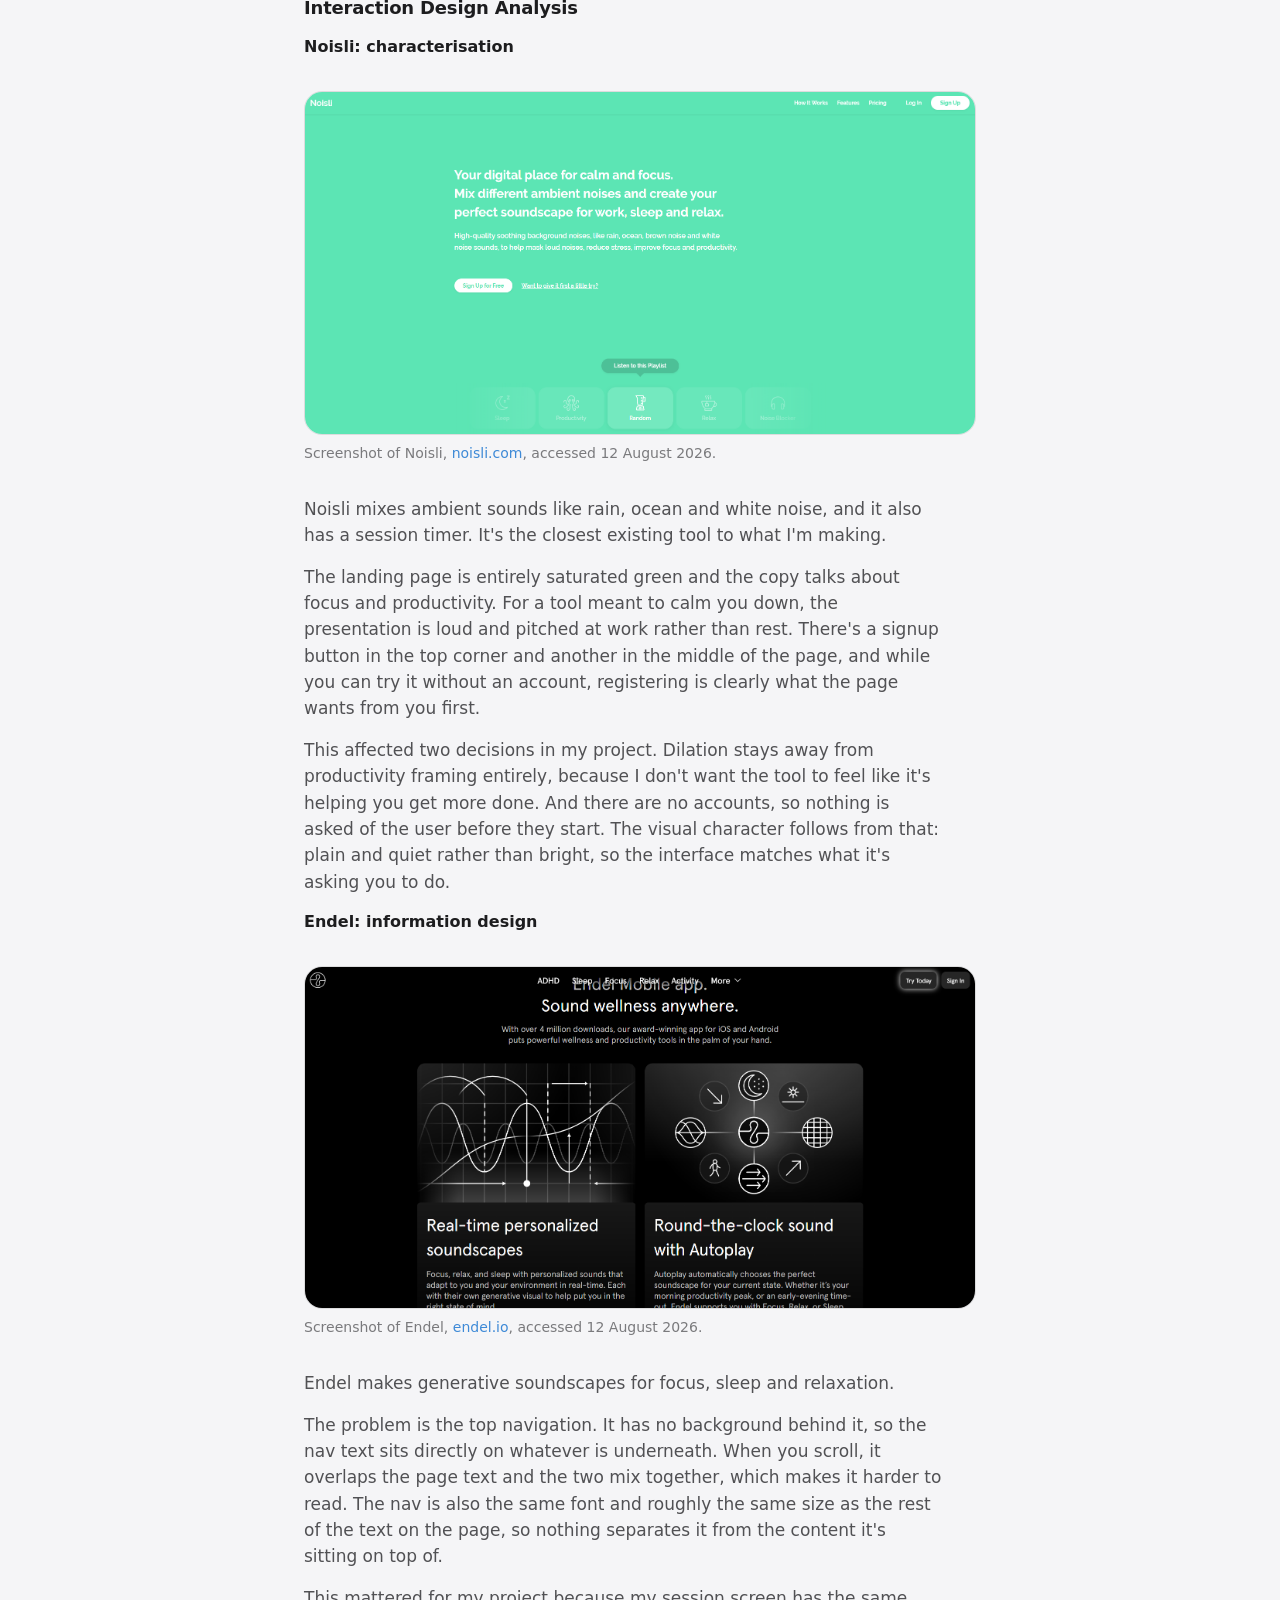
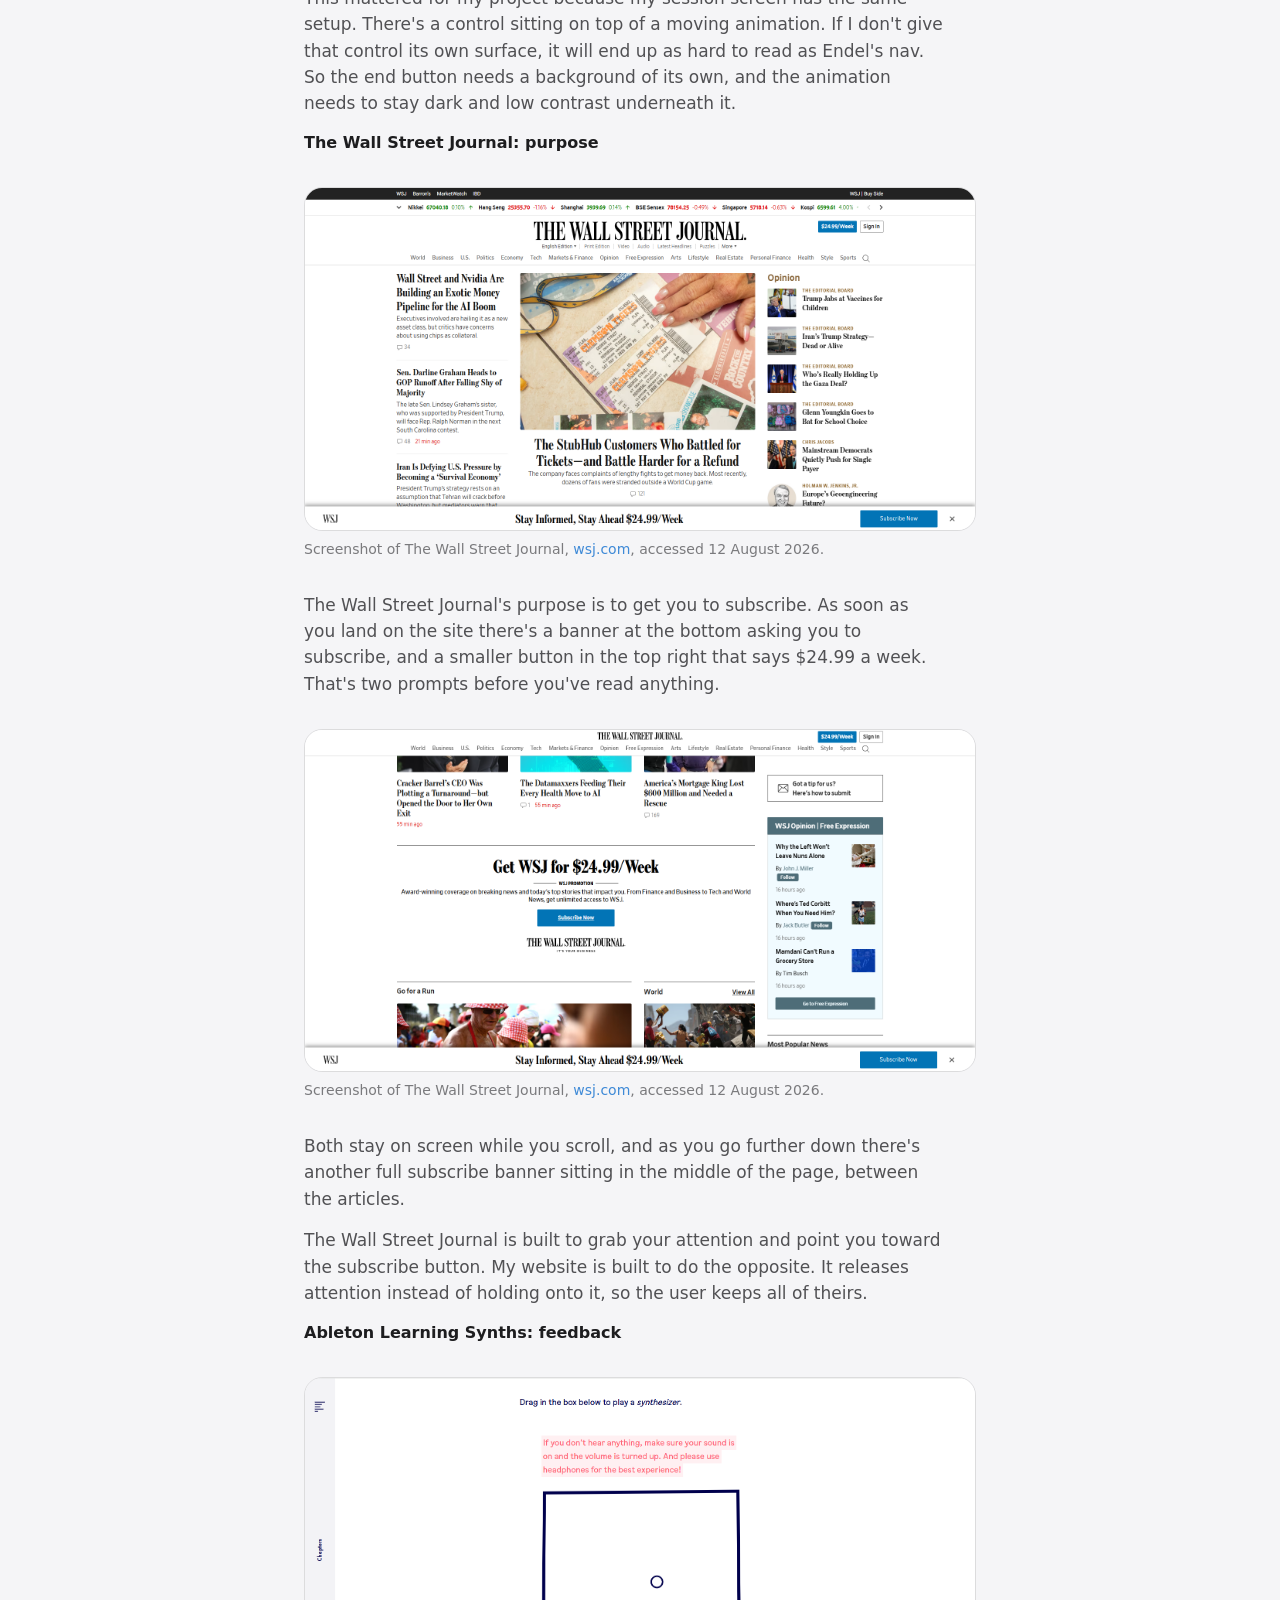
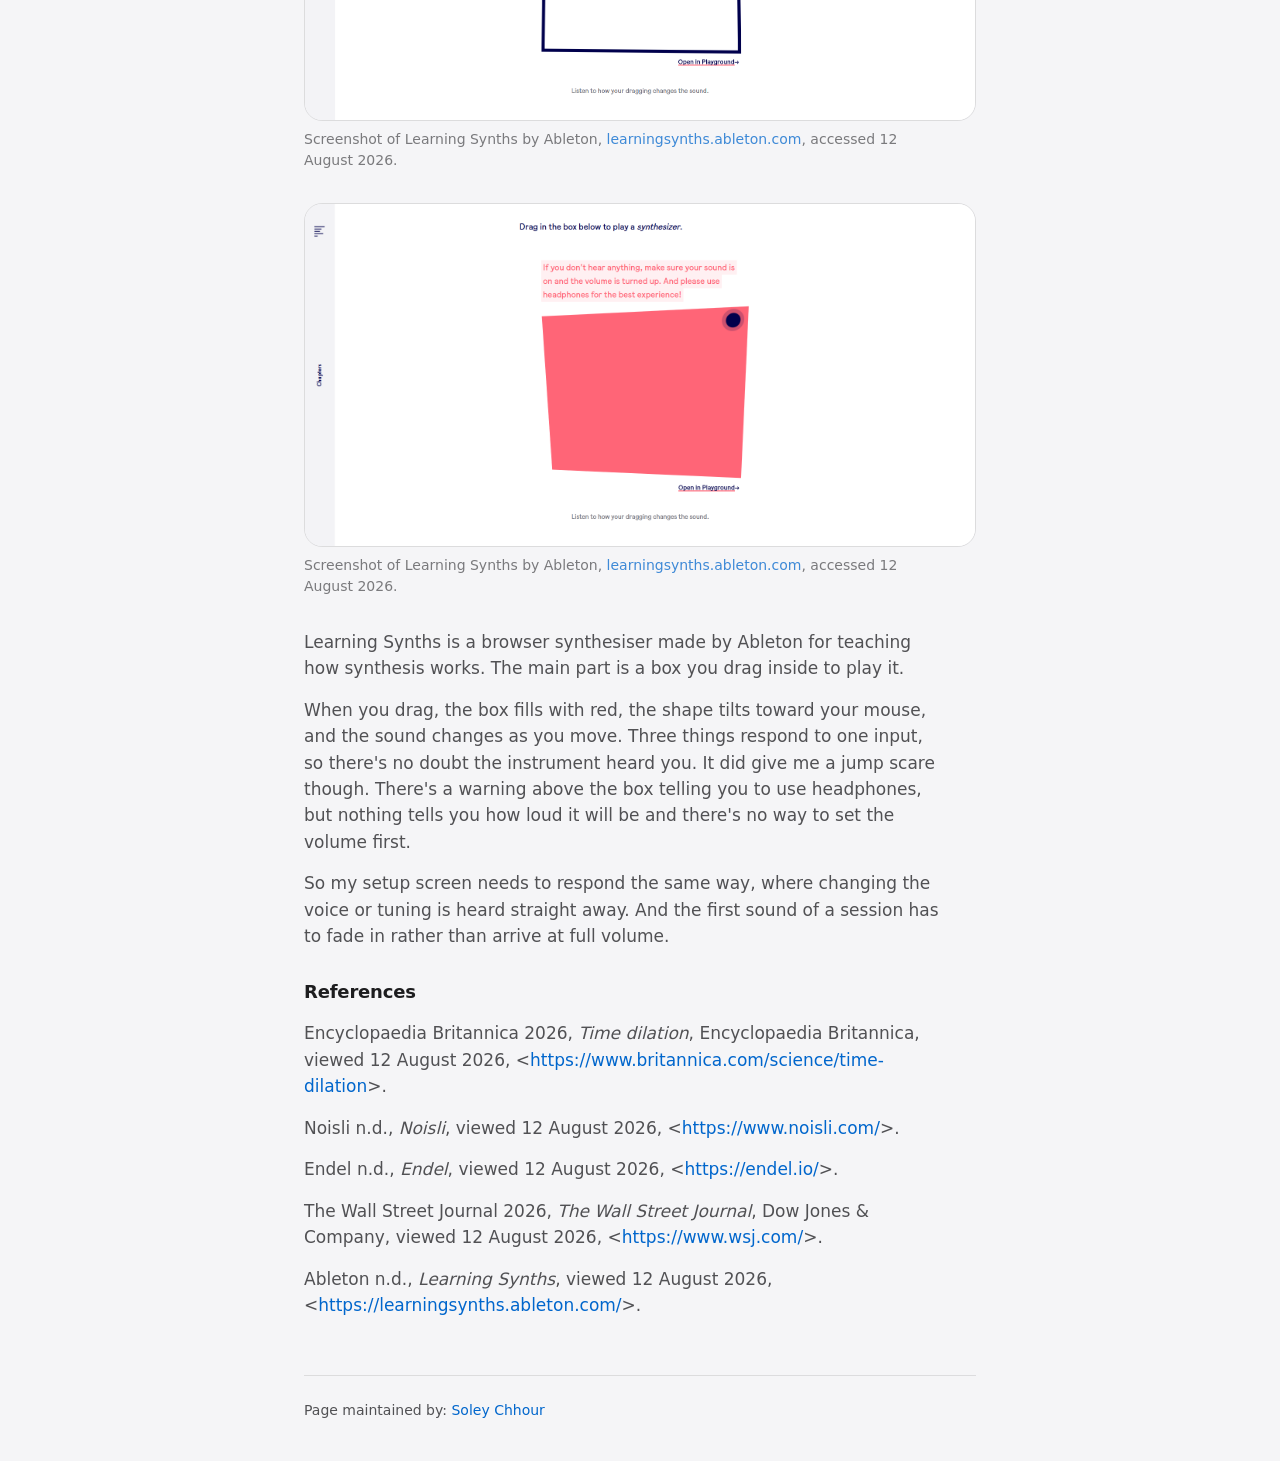
==== commit 218f24a5: "Assignment 1 Done Added images and design analysis, also updated images and captions style in css. T" ====
--- a/assignment1.html
+++ b/assignment1.html
@@ -66,7 +66,7 @@
 
             <p>Dilation is a browser instrument for building a stretch of time and letting it run without distracting you. You make a soundscape, set how long it runs, then stop looking at the screen. The sound carries you and tells you roughly where you are without showing you a single number.</p>
 
-            <p>I picked the name Dilation because I love physics. In Einstein's theory of relativity there's a thing called time dilation, and to sum it up, it means time doesn't move the same for everyone. How fast or slow time moves depends on how fast you're moving and how much gravity you're sitting in. So two people can measure the same stretch and get different amounts of time. Measured time isn't fixed. It's relative, and it depends on where you're measuring from.</p>
+            <p>I picked the name Dilation because I love physics. In Einstein's theory of relativity there's a thing called time dilation, and to sum it up, it means time doesn't move the same for everyone. How fast or slow time moves depends on how fast you're moving and how much gravity you're sitting in (Encyclopaedia Britannica 2026). So two people can measure the same stretch and get different amounts of time. Measured time isn't fixed. It's relative, and it depends on where you're measuring from.</p>
 
             <p>That concept gave me a lot of the thinking behind this project. Two people can both set a one minute session and end up experiencing something completely different.</p>
 
@@ -94,7 +94,79 @@
 
             <h3>Interaction Design Analysis</h3>
 
-            <p>Work in progress</p>
+            <h4>Noisli: characterisation</h4>
+
+            <figure>
+                <img src="./assets/images/noisli.png" alt="The Noisli home page. A saturated green background with the heading &quot;Your digital place for calm and focus&quot;, a Sign Up for Free button, and a Sign Up button in the top right corner.">
+                <figcaption>Screenshot of Noisli, <a href="https://www.noisli.com/" target="_blank" rel="noopener">noisli.com</a>, accessed 12 August 2026.</figcaption>
+            </figure>
+
+            <p>Noisli mixes ambient sounds like rain, ocean and white noise, and it also has a session timer. It's the closest existing tool to what I'm making.</p>
+
+            <p>The landing page is entirely saturated green and the copy talks about focus and productivity. For a tool meant to calm you down, the presentation is loud and pitched at work rather than rest. There's a signup button in the top corner and another in the middle of the page, and while you can try it without an account, registering is clearly what the page wants from you first.</p>
+
+            <p>This affected two decisions in my project. Dilation stays away from productivity framing entirely, because I don't want the tool to feel like it's helping you get more done. And there are no accounts, so nothing is asked of the user before they start. The visual character follows from that: plain and quiet rather than bright, so the interface matches what it's asking you to do.</p>
+
+            <h4>Endel: information design</h4>
+
+            <figure>
+                <img src="./assets/images/endel-nav.png" alt="The Endel site scrolled part way down. The fixed top navigation has no background, so the words ADHD, Sleep, Focus, Relax and Activity overlap the heading &quot;Endel Mobile app&quot; underneath and both become hard to read.">
+                <figcaption>Screenshot of Endel, <a href="https://endel.io/" target="_blank" rel="noopener">endel.io</a>, accessed 12 August 2026.</figcaption>
+            </figure>
+
+            <p>Endel makes generative soundscapes for focus, sleep and relaxation.</p>
+
+            <p>The problem is the top navigation. It has no background behind it, so the nav text sits directly on whatever is underneath. When you scroll, it overlaps the page text and the two mix together, which makes it harder to read. The nav is also the same font and roughly the same size as the rest of the text on the page, so nothing separates it from the content it's sitting on top of.</p>
+
+            <p>This mattered for my project because my session screen has the same setup. There's a control sitting on top of a moving animation. If I don't give that control its own surface, it will end up as hard to read as Endel's nav. So the end button needs a background of its own, and the animation needs to stay dark and low contrast underneath it.</p>
+
+            <h4>The Wall Street Journal: purpose</h4>
+
+            <figure>
+                <img src="./assets/images/wsj-home.png" alt="The Wall Street Journal home page. A subscribe banner is fixed across the bottom of the screen and a $24.99 a week button sits in the top right corner, above a dense grid of headlines and a live stock ticker.">
+                <figcaption>Screenshot of The Wall Street Journal, <a href="https://www.wsj.com/" target="_blank" rel="noopener">wsj.com</a>, accessed 12 August 2026.</figcaption>
+            </figure>
+
+            <p>The Wall Street Journal's purpose is to get you to subscribe. As soon as you land on the site there's a banner at the bottom asking you to subscribe, and a smaller button in the top right that says $24.99 a week. That's two prompts before you've read anything.</p>
+
+            <figure>
+                <img src="./assets/images/wsj-scrolled.png" alt="The same site scrolled further down. A third subscribe promotion sits in the middle of the page between the articles, while the bottom banner and top right button are both still on screen.">
+                <figcaption>Screenshot of The Wall Street Journal, <a href="https://www.wsj.com/" target="_blank" rel="noopener">wsj.com</a>, accessed 12 August 2026.</figcaption>
+            </figure>
+
+            <p>Both stay on screen while you scroll, and as you go further down there's another full subscribe banner sitting in the middle of the page, between the articles.</p>
+
+            <p>The Wall Street Journal is built to grab your attention and point you toward the subscribe button. My website is built to do the opposite. It releases attention instead of holding onto it, so the user keeps all of theirs.</p>
+
+            <h4>Ableton Learning Synths: feedback</h4>
+
+            <figure>
+                <img src="./assets/images/learning-synths-idle.png" alt="Learning Synths before any input. An empty white box with a dark blue outline and a small circle in the centre, under an instruction to drag in the box to play.">
+                <figcaption>Screenshot of Learning Synths by Ableton, <a href="https://learningsynths.ableton.com/" target="_blank" rel="noopener">learningsynths.ableton.com</a>, accessed 12 August 2026.</figcaption>
+            </figure>
+
+            <figure>
+                <img src="./assets/images/learning-synths-dragging.png" alt="The same box while being dragged. It has filled with bright red and warped so that its corners tilt toward the cursor, which now sits in the top right.">
+                <figcaption>Screenshot of Learning Synths by Ableton, <a href="https://learningsynths.ableton.com/" target="_blank" rel="noopener">learningsynths.ableton.com</a>, accessed 12 August 2026.</figcaption>
+            </figure>
+
+            <p>Learning Synths is a browser synthesiser made by Ableton for teaching how synthesis works. The main part is a box you drag inside to play it.</p>
+
+            <p>When you drag, the box fills with red, the shape tilts toward your mouse, and the sound changes as you move. Three things respond to one input, so there's no doubt the instrument heard you. It did give me a jump scare though. There's a warning above the box telling you to use headphones, but nothing tells you how loud it will be and there's no way to set the volume first.</p>
+
+            <p>So my setup screen needs to respond the same way, where changing the voice or tuning is heard straight away. And the first sound of a session has to fade in rather than arrive at full volume.</p>
+
+            <h3>References</h3>
+
+            <p>Encyclopaedia Britannica 2026, <cite>Time dilation</cite>, Encyclopaedia Britannica, viewed 12 August 2026, &lt;<a href="https://www.britannica.com/science/time-dilation" target="_blank" rel="noopener">https://www.britannica.com/science/time-dilation</a>&gt;.</p>
+
+            <p>Noisli n.d., <cite>Noisli</cite>, viewed 12 August 2026, &lt;<a href="https://www.noisli.com/" target="_blank" rel="noopener">https://www.noisli.com/</a>&gt;.</p>
+
+            <p>Endel n.d., <cite>Endel</cite>, viewed 12 August 2026, &lt;<a href="https://endel.io/" target="_blank" rel="noopener">https://endel.io/</a>&gt;.</p>
+
+            <p>The Wall Street Journal 2026, <cite>The Wall Street Journal</cite>, Dow Jones &amp; Company, viewed 12 August 2026, &lt;<a href="https://www.wsj.com/" target="_blank" rel="noopener">https://www.wsj.com/</a>&gt;.</p>
+
+            <p>Ableton n.d., <cite>Learning Synths</cite>, viewed 12 August 2026, &lt;<a href="https://learningsynths.ableton.com/" target="_blank" rel="noopener">https://learningsynths.ableton.com/</a>&gt;.</p>
 
         </section>
     </main>
--- a/style.css
+++ b/style.css
@@ -320,3 +320,21 @@
         animation: content-in 300ms cubic-bezier(0.25, 0.1, 0.25, 1) both;
     }
 }
+
+/* Screenshots and captions */
+
+img {
+    max-width: 100%;
+    height: auto;
+    display: block;
+}
+
+figure {
+    margin: 2rem 0;
+}
+
+figcaption {
+    font-size: 0.875rem;
+    margin-top: 0.5rem;
+    opacity: 0.75;
+}
